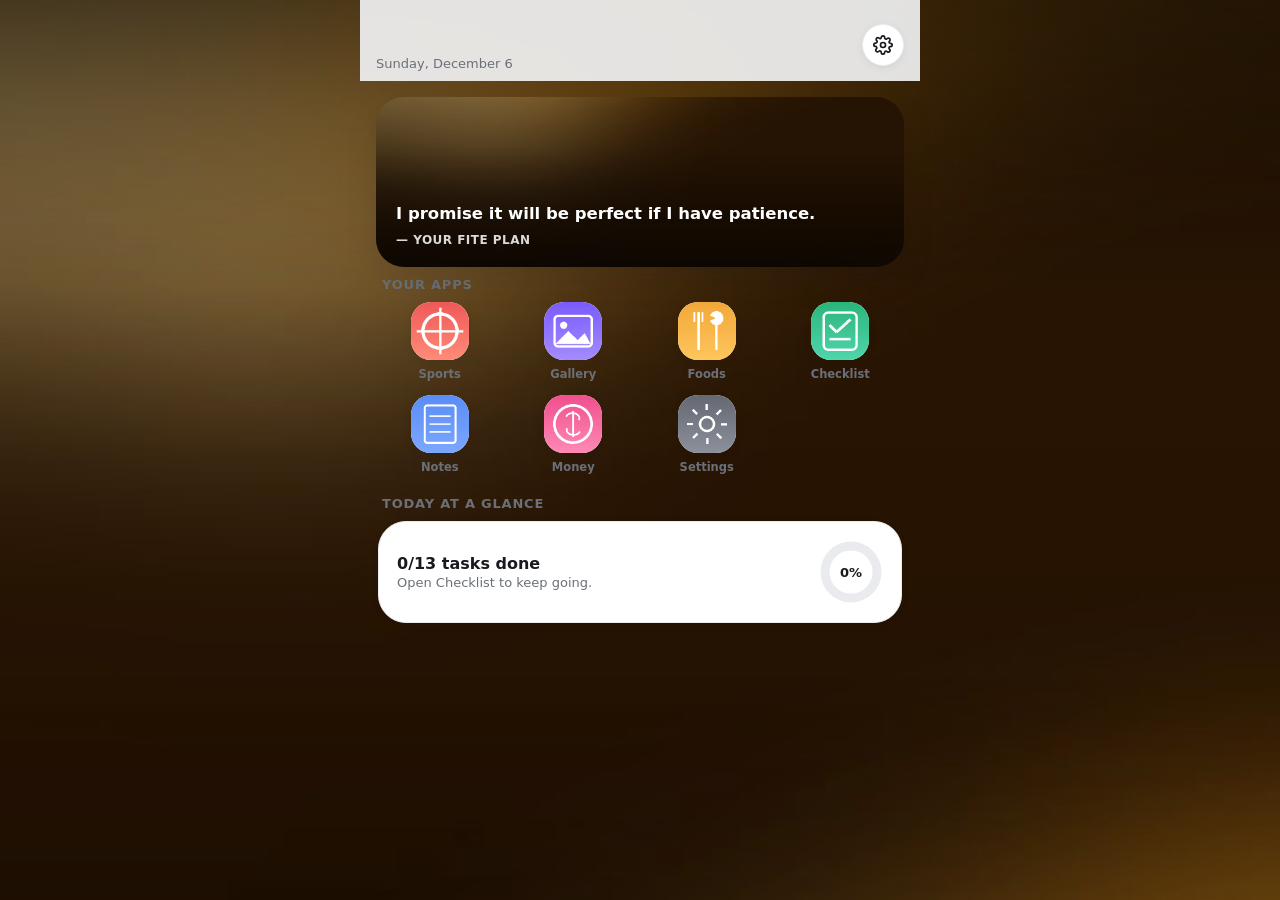
==== index.html @ e6d43bc3 "Update index.html" ====
<!DOCTYPE html>
<html lang="en">
<head>
<meta charset="UTF-8">
<meta name="viewport" content="width=device-width, initial-scale=1, viewport-fit=cover">
<title>FITE — Home</title>
<meta name="theme-color" content="#1463F3">
<link rel="manifest" href="manifest.json">
<link rel="icon" href="assets/icons/icon-192.png">
<link rel="apple-touch-icon" href="assets/icons/icon-192.png">
<link rel="stylesheet" href="css/themes.css">
<link rel="stylesheet" href="css/shared.css">
<link rel="stylesheet" href="css/index.css">
</head>
<body>

  <!-- Splash: shown only on the very first ever app load (see js/index.js) -->
  <div id="splash" class="hidden">
    <img class="splash-logo" src="assets/icons/icon-512.png" alt="FITE logo">
    <div id="splashTitle">FITE</div>
    <div id="splashTag">Stand taller. Move stronger.</div>
  </div>

  <div id="homeBg" class="home-bg"></div>

  <button class="quick-lock-btn hidden" id="quickLockBtn" aria-label="Lock app"></button>

  <div class="topbar" >
    <div class="topbar-title">
      &nbsp;&nbsp;&nbsp;&nbsp;&nbsp;&nbsp;&nbsp;&nbsp;
      <br/>
      <br/>
      <div class="sub" id="dateLabel">Today</div>
      <!--<h1>Hey</h1>-->
    </div>
    <div class="topbar-actions">
      <a class="icon-btn" href="settings.html" id="settingsLink" aria-label="Settings"></a>
    </div>
  </div>

  <div class="container">

    <!-- Daily motivation card (one per day, refreshed once online) -->
    <div class="daily-card-wrap">
      <div class="daily-card shimmer" id="dailyCard">
        <div class="dc-quote" id="dcQuote"></div>
        <div class="dc-author" id="dcAuthor"></div>
      </div>
    </div>

    <div class="home-panel" style="background-color : transparent;">
      <div class="section-title" style="margin-top:0;">Your apps</div>
      <div class="app-grid" id="appGrid"></div>

      <div class="section-title">Today at a glance</div>
      <div class="card row-between" id="glanceCard">
        <div>
          <div class="card-title" id="glanceTitle">Loading…</div>
          <div class="card-sub" id="glanceSub"></div>
        </div>
        <div class="ring-wrap" style="width:64px;height:64px;">
          <svg width="64" height="64" viewBox="0 0 64 64">
            <circle class="ring-bg" cx="32" cy="32" r="26"></circle>
            <circle class="ring-fg" id="glanceRing" cx="32" cy="32" r="26" stroke-dasharray="163" stroke-dashoffset="163"></circle>
          </svg>
          <div class="ring-label" id="glancePct" style="font-size:13px;">0%</div>
        </div>
      </div>
    </div>

  </div>

  <div class="bottom-nav hidden" id="bottomNav"></div>

  <!-- Icon upload sheet -->
  <div class="overlay" id="iconSheet">
    <div class="sheet">
      <div class="sheet-handle"></div>
      <div class="sheet-title" id="iconSheetTitle">Change icon</div>
      <input type="file" id="iconFileInput" accept="image/*" class="hidden">
      <button class="btn btn-block" id="iconUploadBtn">Upload custom icon</button>
      <button class="btn btn-secondary btn-block mt12" id="iconResetBtn">Reset to default</button>
      <button class="btn btn-ghost btn-block mt12" id="iconCancelBtn">Cancel</button>
    </div>
  </div>

<script src="js/db.js"></script>
<script src="js/app-shared.js"></script>
<script src="js/plan-data.js"></script>
<script src="js/index.js"></script>
</body>
</html>
---- css/themes.css ----
/* ==========================================================================
   FITE — Theme definitions
   12 predefined themes (light/dark accent pairs), Samsung One UI inspired.
   Applied via [data-theme] attribute on <html>.
   ========================================================================== */

:root{
  /* Fallback (oneui-blue) */
  --bg:#F2F3F5;
  --bg-elevated:#FFFFFF;
  --surface:#FFFFFF;
  --surface-alt:#F7F8FA;
  --text:#191A1F;
  --text-soft:#6B7078;
  --text-faint:#9AA0A8;
  --accent:#1463F3;
  --accent-2:#5B8DF6;
  --accent-soft:#E7EEFF;
  --border:#EAEBEF;
  --danger:#F0473E;
  --success:#2CB67D;
  --warning:#F2A93B;
  --shadow: 0 2px 10px rgba(20,20,30,0.06), 0 1px 2px rgba(20,20,30,0.04);
  --shadow-lg: 0 12px 32px rgba(20,20,30,0.12);
  --radius-sm:14px;
  --radius-md:20px;
  --radius-lg:28px;
  --radius-pill:999px;
  --scheme: light;
}

[data-theme="oneui-blue"]{ --accent:#1463F3; --accent-2:#5B8DF6; --accent-soft:#E7EEFF; }

[data-theme="oneui-blue-dark"]{
  --bg:#0E0F13; --bg-elevated:#17181D; --surface:#17181D; --surface-alt:#1F2026;
  --text:#F2F3F5; --text-soft:#A8ADB6; --text-faint:#6B7078;
  --accent:#4C87FF; --accent-2:#7CA6FF; --accent-soft:#1B2A4A;
  --border:#2A2C33; --scheme: dark;
  --shadow: 0 2px 10px rgba(0,0,0,0.35); --shadow-lg: 0 16px 40px rgba(0,0,0,0.5);
}

[data-theme="mint"]{ --accent:#12B886; --accent-2:#4FD6AC; --accent-soft:#E1F8F0; }
[data-theme="mint-dark"]{
  --bg:#0B1412; --bg-elevated:#131F1B; --surface:#131F1B; --surface-alt:#182722;
  --text:#EFFDF7; --text-soft:#9FC9BB; --text-faint:#5F8477;
  --accent:#26D6A0; --accent-2:#6BE8C2; --accent-soft:#123329;
  --border:#1E332C; --scheme: dark;
}

[data-theme="coral"]{ --accent:#FF5D5D; --accent-2:#FF8B7A; --accent-soft:#FFE7E3; }
[data-theme="coral-dark"]{
  --bg:#160D0D; --bg-elevated:#201313; --surface:#201313; --surface-alt:#2A1717;
  --text:#FFF1EE; --text-soft:#D9A8A0; --text-faint:#8A5F58;
  --accent:#FF6B5C; --accent-2:#FF9587; --accent-soft:#3A1A17;
  --border:#331A18; --scheme: dark;
}

[data-theme="violet"]{ --accent:#7C5CFC; --accent-2:#A48CFF; --accent-soft:#ECE6FF; }
[data-theme="violet-dark"]{
  --bg:#100E1A; --bg-elevated:#191526; --surface:#191526; --surface-alt:#211B33;
  --text:#F2EEFF; --text-soft:#B3A8D9; --text-faint:#6E6389;
  --accent:#9D82FF; --accent-2:#BBA6FF; --accent-soft:#251C42;
  --border:#241E38; --scheme: dark;
}

[data-theme="sunshine"]{ --accent:#F5A623; --accent-2:#FFC65C; --accent-soft:#FFF3DC; }
[data-theme="sunshine-dark"]{
  --bg:#14100A; --bg-elevated:#1E1811; --surface:#1E1811; --surface-alt:#271F16;
  --text:#FFF7E9; --text-soft:#D9C29E; --text-faint:#8A7659;
  --accent:#FFB84D; --accent-2:#FFD08A; --accent-soft:#332510;
  --border:#2C2317; --scheme: dark;
}

[data-theme="rose"]{ --accent:#F0508E; --accent-2:#FF8AB6; --accent-soft:#FFE6F0; }
[data-theme="rose-dark"]{
  --bg:#160B10; --bg-elevated:#201319; --surface:#201319; --surface-alt:#2A1621;
  --text:#FFEDF5; --text-soft:#D9A3BF; --text-faint:#8A5B74;
  --accent:#FF6BA5; --accent-2:#FF9AC4; --accent-soft:#3A1626;
  --border:#331723; --scheme: dark;
}

[data-theme="slate"]{
  --bg:#0C0D10; --bg-elevated:#16171B; --surface:#16171B; --surface-alt:#1E1F24;
  --text:#EDEEF0; --text-soft:#9CA0A8; --text-faint:#5C606A;
  --accent:#7FA8FF; --accent-2:#A6C2FF; --accent-soft:#1C2740;
  --border:#25262C; --scheme: dark;
}

[data-theme="graphite-light"]{
  --bg:#EDEDEF; --bg-elevated:#FFFFFF; --surface:#FFFFFF; --surface-alt:#F5F5F7;
  --text:#1B1C1F; --text-soft:#68696E; --text-faint:#9C9DA1;
  --accent:#3A3D46; --accent-2:#6A6D77; --accent-soft:#E4E4E7;
  --border:#E3E3E6; --scheme: light;
}

/* Fonts */
[data-font="rounded"]{ --font-main: ui-rounded, "SF Pro Rounded", "Segoe UI", system-ui, sans-serif; }
[data-font="modern"]{ --font-main: -apple-system, "Segoe UI", Roboto, system-ui, sans-serif; }
[data-font="classic"]{ --font-main: Georgia, "Times New Roman", serif; }
[data-font="mono"]{ --font-main: "SFMono-Regular", Consolas, "Liberation Mono", Menlo, monospace; }
[data-font="friendly"]{ --font-main: "Trebuchet MS", "Comic Sans MS", sans-serif; }
[data-font="elegant"]{ --font-main: "Palatino Linotype", Palatino, "Book Antiqua", serif; }
---- css/shared.css ----
/* ==========================================================================
   FITE — Shared base styles (One UI inspired)
   ========================================================================== */

*,*::before,*::after{ box-sizing:border-box; }
html,body{ height:100%; }
body{
  margin:0;
  font-family: var(--font-main, -apple-system, "Segoe UI", Roboto, sans-serif);
  background:var(--bg);
  color:var(--text);
  -webkit-font-smoothing:antialiased;
  transition:background .25s ease, color .25s ease;
  padding-bottom: 24px;
}
body.has-nav{ padding-bottom: 92px; }
img{ max-width:100%; display:block; }
button{ font-family:inherit; }
a{ color:inherit; text-decoration:none; }
::selection{ background:var(--accent-soft); color:var(--accent); }

h1,h2,h3,h4{ margin:0 0 4px; letter-spacing:-0.01em; }
p{ margin:0; }

.container{ max-width:560px; margin:0 auto; padding:16px 16px 8px; }

/* ---------- Top bar ---------- */
.topbar{
  position:sticky; top:0; z-index:20;
  display:flex; align-items:center; justify-content:space-between;
  padding:18px 16px 10px;
  max-width:560px; margin:0 auto;
}
.topbar::before{
  content:''; position:absolute; inset:0; z-index:-1;
  background:var(--bg);
  opacity:var(--topbar-opacity, 0);
  backdrop-filter:blur(var(--topbar-blur, 0px));
  -webkit-backdrop-filter:blur(var(--topbar-blur, 0px));
}
.topbar h1{ font-size:22px; font-weight:800; }
.topbar .sub{ font-size:13px; color:var(--text-soft); font-weight:500; }
body.hide-topbar-title .topbar-title{ visibility:hidden; }
.icon-btn{
  width:42px; height:42px; border-radius:50%;
  display:flex; align-items:center; justify-content:center;
  background:var(--surface); border:1px solid var(--border);
  box-shadow:var(--shadow); cursor:pointer; color:var(--icon-color, var(--text));
  transition:transform .15s ease, background .15s ease;
}
.icon-btn:active{ transform:scale(0.92); }
.icon-btn svg{ width:20px; height:20px; }
.topbar-actions{ display:flex; gap:8px; }

/* ---------- Cards ---------- */
.card{
  background:var(--surface);
  border-radius:var(--radius-lg);
  padding:18px;
  box-shadow:var(--shadow);
  border:1px solid var(--border);
  margin-bottom:14px;
}
.card-flat{
  background:var(--surface-alt);
  border-radius:var(--radius-md);
  padding:14px 16px;
  border:1px solid var(--border);
}
.card-title{ font-size:16px; font-weight:800; margin-bottom:2px; }
.card-sub{ font-size:13px; color:var(--text-soft); }

.section-title{
  font-size:13px; font-weight:800; text-transform:uppercase; letter-spacing:.06em;
  color:var(--text-soft); margin:22px 4px 10px;
}

/* ---------- Buttons ---------- */
.btn{
  display:inline-flex; align-items:center; justify-content:center; gap:8px;
  border:none; border-radius:var(--radius-pill);
  padding:13px 22px; font-weight:700; font-size:15px;
  cursor:pointer; transition:transform .15s ease, opacity .15s ease;
  background:var(--accent); color:#fff;
}
.btn:active{ transform:scale(0.96); }
.btn-secondary{ background:var(--accent-soft); color:var(--accent); }
.btn-ghost{ background:transparent; color:var(--text-soft); border:1px solid var(--border); }
.btn-danger{ background:var(--danger); color:#fff; }
.btn-block{ width:100%; }
.btn-sm{ padding:8px 16px; font-size:13px; }
.btn:disabled{ opacity:.45; cursor:not-allowed; }

.fab{
  position:fixed; right:18px; bottom:24px; z-index:30;
  width:58px; height:58px; border-radius:50%;
  background:var(--accent); color:#fff; border:none;
  box-shadow:var(--shadow-lg); display:flex; align-items:center; justify-content:center;
  cursor:pointer; transition:transform .15s ease;
}
.fab:active{ transform:scale(0.9); }
body.has-nav .fab{ bottom:104px; }

/* ---------- Form elements ---------- */
input[type="text"], input[type="number"], input[type="password"],
input[type="date"], input[type="time"], textarea, select{
  width:100%; padding:12px 14px; border-radius:var(--radius-sm);
  border:1px solid var(--border); background:var(--surface-alt); color:var(--text);
  font-size:15px; font-family:inherit; outline:none;
}
input:focus, textarea:focus, select:focus{ border-color:var(--accent); }
label{ font-size:13px; font-weight:700; color:var(--text-soft); display:block; margin:12px 0 6px; }
.field{ margin-bottom:4px; }

.checkbox-row{
  display:flex; align-items:center; gap:12px; padding:12px 4px;
  border-bottom:1px solid var(--border);
}
.checkbox-row:last-child{ border-bottom:none; }
.checkbox-row .label{ flex:1; font-size:15px; font-weight:600; }
.checkbox-row .time{ font-size:12px; color:var(--text-faint); font-weight:600; }
.checkbox-row.done .label{ text-decoration:line-through; color:var(--text-faint); }

.chk{
  width:26px; height:26px; border-radius:9px; border:2px solid var(--border);
  display:flex; align-items:center; justify-content:center; flex-shrink:0;
  cursor:pointer; transition:all .15s ease; background:var(--surface);
}
.chk.checked{ background:var(--accent); border-color:var(--accent); }
.chk svg{ width:15px; height:15px; stroke:#fff; opacity:0; transform:scale(.5); transition:all .15s ease; }
.chk.checked svg{ opacity:1; transform:scale(1); }

/* ---------- Tabs ---------- */
.tabs{ display:flex; gap:6px; background:var(--surface-alt); padding:5px; border-radius:var(--radius-pill); margin-bottom:16px; border:1px solid var(--border); }
.tab{ flex:1; text-align:center; padding:10px 8px; border-radius:var(--radius-pill); font-weight:700; font-size:13.5px; color:var(--text-soft); cursor:pointer; transition:all .18s ease; }
.tab.active{ background:var(--accent); color:#fff; box-shadow:var(--shadow); }

/* ---------- Bottom nav (editable dock) ---------- */
.bottom-nav{
  position:fixed; left:0; right:0; bottom:0; z-index:40;
  display:flex; justify-content:space-around; align-items:center;
  padding:10px 8px calc(10px + env(safe-area-inset-bottom));
  gap:2px; overflow-x:auto;
}
.bottom-nav::before{
  content:''; position:absolute; inset:0; z-index:-1;
  background:var(--bg-elevated);
  opacity:var(--nav-opacity, 0.92);
  backdrop-filter:blur(var(--nav-blur, 18px));
  -webkit-backdrop-filter:blur(var(--nav-blur, 18px));
  border-top:1px solid var(--border);
}
.nav-item{
  position:relative;
  display:flex; flex-direction:column; align-items:center; gap:3px;
  color:var(--text-faint); font-size:10.5px; font-weight:700; flex:0 0 auto; min-width:56px;
  padding:6px 4px; cursor:pointer; transition:color .15s ease, transform .12s ease;
  border-radius:14px; touch-action:none;
}
.nav-icon{ width:22px; height:22px; display:flex; align-items:center; justify-content:center; }
.nav-icon img{ width:22px; height:22px; border-radius:6px; object-fit:cover; }
.nav-item.active{ color:var(--accent); }
.nav-item.nav-add{ color:var(--text-faint); }
.bottom-nav.reorder-mode .nav-item:not(.nav-add){ animation:navWiggle .25s ease-in-out infinite alternate; background:var(--surface-alt); }
.nav-item.dragging{ animation:none !important; z-index:50; background:var(--accent-soft) !important; color:var(--accent); transform:scale(1.08); }
.nav-remove{
  position:absolute; top:-2px; right:2px; width:16px; height:16px; border-radius:50%;
  background:var(--danger); color:#fff; display:flex; align-items:center; justify-content:center;
}
@keyframes navWiggle{ from{ transform:rotate(-1.5deg);} to{ transform:rotate(1.5deg);} }

/* ---------- Progress ring ---------- */
.ring-wrap{ position:relative; width:96px; height:96px; }
.ring-wrap svg{ transform:rotate(-90deg); }
.ring-bg{ fill:none; stroke:var(--border); stroke-width:9; }
.ring-fg{ fill:none; stroke:var(--accent); stroke-width:9; stroke-linecap:round; transition:stroke-dashoffset .4s ease; }
.ring-label{ position:absolute; inset:0; display:flex; align-items:center; justify-content:center; font-weight:800; font-size:19px; }

/* ---------- Badges / pills ---------- */
.pill{ display:inline-flex; align-items:center; padding:4px 11px; border-radius:var(--radius-pill); background:var(--accent-soft); color:var(--accent); font-size:11.5px; font-weight:800; }
.pill-muted{ background:var(--surface-alt); color:var(--text-soft); border:1px solid var(--border); }

/* ---------- Modal / bottom sheet ---------- */
.overlay{
  position:fixed; inset:0; background:rgba(0,0,0,.45); z-index:100;
  display:flex; align-items:flex-end; justify-content:center;
  opacity:0; pointer-events:none; transition:opacity .2s ease;
}
.overlay.open{ opacity:1; pointer-events:auto; }
.sheet{
  background:var(--bg-elevated); width:100%; max-width:560px;
  border-radius:26px 26px 0 0; padding:20px 18px calc(22px + env(safe-area-inset-bottom));
  transform:translateY(100%); transition:transform .28s cubic-bezier(.2,.8,.2,1);
  max-height:85vh; overflow-y:auto;
}
.overlay.open .sheet{ transform:translateY(0); }
.sheet-handle{ width:38px; height:5px; border-radius:3px; background:var(--border); margin:0 auto 14px; }
.sheet-title{ font-size:18px; font-weight:800; margin-bottom:14px; }

/* Centered modal variant */
.overlay.center{ align-items:center; }
.overlay.center .sheet{ border-radius:24px; max-width:380px; transform:translateY(12px) scale(.96); }
.overlay.center.open .sheet{ transform:translateY(0) scale(1); }

/* ---------- Toast ---------- */
.toast{
  position:fixed; left:50%; bottom:110px; transform:translate(-50%, 20px);
  background:var(--text); color:var(--bg); padding:12px 20px; border-radius:var(--radius-pill);
  font-size:13.5px; font-weight:700; z-index:200; opacity:0; transition:all .25s ease;
  pointer-events:none; box-shadow:var(--shadow-lg);
}
.toast.show{ opacity:1; transform:translate(-50%, 0); }

/* ---------- Empty state ---------- */
.empty{ text-align:center; padding:40px 20px; color:var(--text-faint); }
.empty svg{ width:52px; height:52px; margin-bottom:10px; opacity:.5; }
.empty .t{ font-weight:700; color:var(--text-soft); margin-bottom:4px; }
.empty .s{ font-size:13px; }

/* ---------- Scrollbar ---------- */
::-webkit-scrollbar{ width:0; height:0; }

/* ---------- Utility ---------- */
.row{ display:flex; align-items:center; gap:10px; }
.row-between{ display:flex; align-items:center; justify-content:space-between; }
.grid-2{ display:grid; grid-template-columns:1fr 1fr; gap:10px; }
.mt8{ margin-top:8px; } .mt12{ margin-top:12px; } .mt16{ margin-top:16px; } .mt20{ margin-top:20px; }
.muted{ color:var(--text-soft); }
.faint{ color:var(--text-faint); }
.center-txt{ text-align:center; }
.stretch{ flex:1; }
.hidden{ display:none !important; }

/* ---------- Lock screen ---------- */
#lockScreen{
  position:fixed; inset:0; z-index:1000; background:var(--bg);
  display:flex; flex-direction:column; align-items:center; justify-content:center;
  gap:22px; padding:24px;
}
.lock-logo{ width:64px; height:64px; }
.lock-dots{ display:flex; gap:14px; }
.lock-dot{ width:14px; height:14px; border-radius:50%; border:2px solid var(--border); transition:all .15s ease; }
.lock-dot.filled{ background:var(--accent); border-color:var(--accent); }
.lock-keypad{ display:grid; grid-template-columns:repeat(3,64px); gap:14px; }
.lock-key{
  width:64px; height:64px; border-radius:50%; background:var(--surface); border:1px solid var(--border);
  font-size:22px; font-weight:700; color:var(--text); display:flex; align-items:center; justify-content:center;
  cursor:pointer; box-shadow:var(--shadow);
}
.lock-key:active{ transform:scale(.92); background:var(--accent-soft); }
.lock-error{ color:var(--danger); font-size:13px; font-weight:700; height:16px; }

@media (max-width:380px){
  .lock-keypad{ grid-template-columns:repeat(3,58px); }
  .lock-key{ width:58px; height:58px; }
}

/* ---------- Range sliders (settings) ---------- */
.slider-row{ margin:14px 0; }
.slider-row .row-between{ margin-bottom:6px; }
input[type="range"]{
  width:100%; appearance:none; -webkit-appearance:none; height:6px; border-radius:3px;
  background:var(--border); outline:none;
}
input[type="range"]::-webkit-slider-thumb{
  appearance:none; -webkit-appearance:none; width:20px; height:20px; border-radius:50%;
  background:var(--accent); cursor:pointer; box-shadow:var(--shadow);
}
input[type="range"]::-moz-range-thumb{
  width:20px; height:20px; border-radius:50%; background:var(--accent); border:none; cursor:pointer;
}

/* ---------- Reorderable settings list (drag handle) ---------- */
.drag-row{ display:flex; align-items:center; gap:10px; padding:11px 4px; border-bottom:1px solid var(--border); background:var(--surface); touch-action:none; }
.drag-row:last-child{ border-bottom:none; }
.drag-row.dragging{ background:var(--accent-soft); border-radius:12px; }
.drag-handle{ color:var(--text-faint); cursor:grab; flex-shrink:0; }
.drag-row .dr-label{ flex:1; font-weight:700; font-size:14px; }

/* ---------- Quick lock button (Home screen, top-left) ---------- */
.quick-lock-btn{
  position:fixed; top:calc(16px + env(safe-area-inset-top)); left:16px; z-index:30;
  width:40px; height:40px; border-radius:50%;
  background:rgba(0,0,0,.38); backdrop-filter:blur(10px); -webkit-backdrop-filter:blur(10px);
  border:1px solid rgba(255,255,255,.25); color:#fff;
  display:flex; align-items:center; justify-content:center; cursor:pointer;
}
.quick-lock-btn:active{ transform:scale(0.9); }

/* ---------- Loading shimmer ---------- */
.shimmer{ position:relative; overflow:hidden; background:var(--surface-alt); }
.shimmer::after{
  content:''; position:absolute; inset:0;
  background:linear-gradient(90deg, transparent, rgba(255,255,255,.18), transparent);
  animation:shimmerMove 1.3s linear infinite;
}
@keyframes shimmerMove{ from{ transform:translateX(-100%); } to{ transform:translateX(100%); } }
---- css/index.css ----
/* ===================== Splash (first-ever load only) ===================== */
#splash{
  position:fixed; inset:0; z-index:500;
  background:linear-gradient(160deg, var(--accent), var(--accent-2));
  display:flex; flex-direction:column; align-items:center; justify-content:center; gap:10px;
}
#splash.show{ animation: splashOut .6s ease 1.4s forwards; }
#splash .splash-logo{
  width:96px; height:96px; border-radius:26px; box-shadow:0 12px 32px rgba(0,0,0,.25);
  animation: splashPop .7s cubic-bezier(.2,.9,.3,1.2);
}
#splashTitle{ color:#fff; font-size:34px; font-weight:900; letter-spacing:.02em; opacity:0; animation: fadeUp .6s ease .2s forwards; }
#splashTag{ color:rgba(255,255,255,.85); font-size:14px; font-weight:600; opacity:0; animation: fadeUp .6s ease .4s forwards; }

@keyframes splashPop{ from{ transform:scale(.6); opacity:0; } to{ transform:scale(1); opacity:1; } }
@keyframes fadeUp{ from{ transform:translateY(10px); opacity:0; } to{ transform:translateY(0); opacity:1; } }
@keyframes splashOut{ to{ opacity:0; visibility:hidden; pointer-events:none; } }

/* ===================== Static home wallpaper (no motion/particles) ===================== */
.home-bg{
  position:fixed; inset:0; z-index:-2;
  background-color: var(--bg);
  background-size:cover; background-position:center;
}
.home-bg::after{
  /* Fixed (non-animated) legibility gradient — not a moving/particle effect */
  content:''; position:absolute; inset:0;
  background:
    linear-gradient(180deg, rgba(0,0,0,.5) 0%, rgba(0,0,0,0) 32%, rgba(0,0,0,0) 60%, rgba(0,0,0,.15) 100%);
}

.topbar h1{ margin:0; }

/* ===================== Daily motivation card ===================== */
.daily-card-wrap{ margin-bottom:6px; }
.daily-card{
  min-height:170px; border-radius:var(--radius-lg); position:relative; overflow:hidden;
  display:flex; flex-direction:column; justify-content:flex-end; padding:20px; color:#fff;
  box-shadow:var(--shadow-lg); background-size:cover; background-position:center;
  background-color:var(--accent);
}
.daily-card::before{
  content:''; position:absolute; inset:0;
  background:linear-gradient(180deg, rgba(0,0,0,.05) 30%, rgba(0,0,0,.65) 100%);
}
.dc-quote{ position:relative; font-size:16.5px; font-weight:800; line-height:1.4; }
.dc-author{ position:relative; margin-top:8px; font-size:12px; font-weight:700; opacity:.85; text-transform:uppercase; letter-spacing:.04em; }

/* ===================== Content panel (sits above the wallpaper) ===================== */
.home-panel{
  background:var(--bg); border-radius:26px 26px 0 0;
  padding:4px 2px 20px;
  margin-top:4px;
}

/* ===================== App grid ===================== */
.app-grid{ display:grid; grid-template-columns:repeat(4, 1fr); gap:14px 10px; }
.app-tile{ display:flex; flex-direction:column; align-items:center; gap:7px; cursor:pointer; user-select:none; }
.app-tile .tile-icon{
  width:58px; height:58px; border-radius:20px; overflow:hidden;
  box-shadow:var(--shadow); display:flex; align-items:center; justify-content:center;
  background:var(--surface); transition:transform .12s ease;
}
.app-tile:active .tile-icon{ transform:scale(.9); }
.app-tile .tile-icon img{ width:100%; height:100%; object-fit:cover; }
.app-tile .tile-label{ font-size:11.5px; font-weight:700; color:var(--text-soft); text-align:center; }

@media (max-width:360px){
  .app-grid{ grid-template-columns:repeat(4,1fr); gap:10px 6px; }
  .app-tile .tile-icon{ width:52px; height:52px; }
}
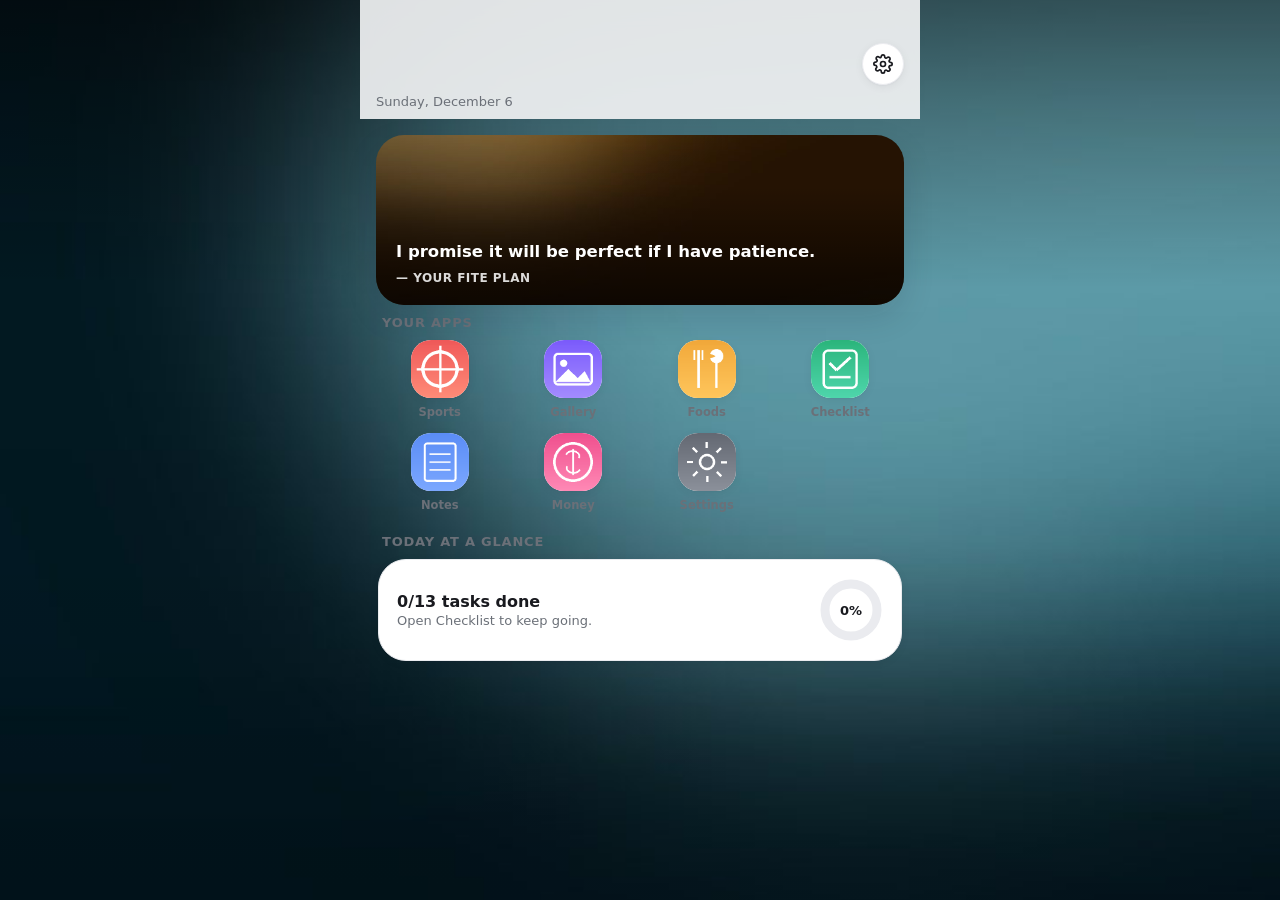
==== commit 08e3b429: "Update index.html" ====
--- a/index.html
+++ b/index.html
@@ -27,7 +27,8 @@
 
   <div class="topbar" >
     <div class="topbar-title">
-      &nbsp;&nbsp;&nbsp;&nbsp;&nbsp;&nbsp;&nbsp;&nbsp;
+      <br/>
+      <br/>
       <br/>
       <br/>
       <div class="sub" id="dateLabel">Today</div>
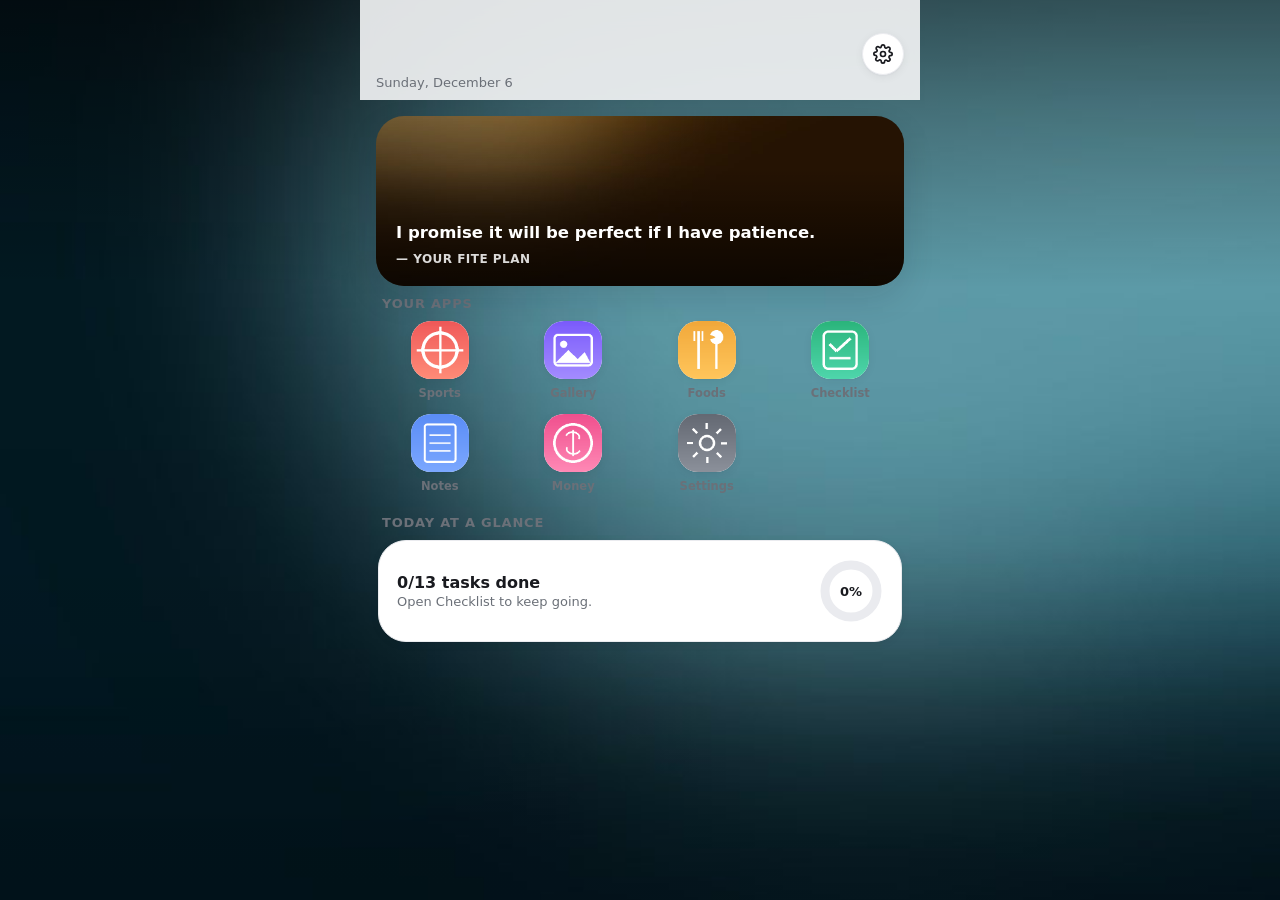
==== commit 1013f35e: "Update index.html" ====
--- a/index.html
+++ b/index.html
@@ -27,7 +27,6 @@
 
   <div class="topbar" >
     <div class="topbar-title">
-      <br/>
       <br/>
       <br/>
       <br/>
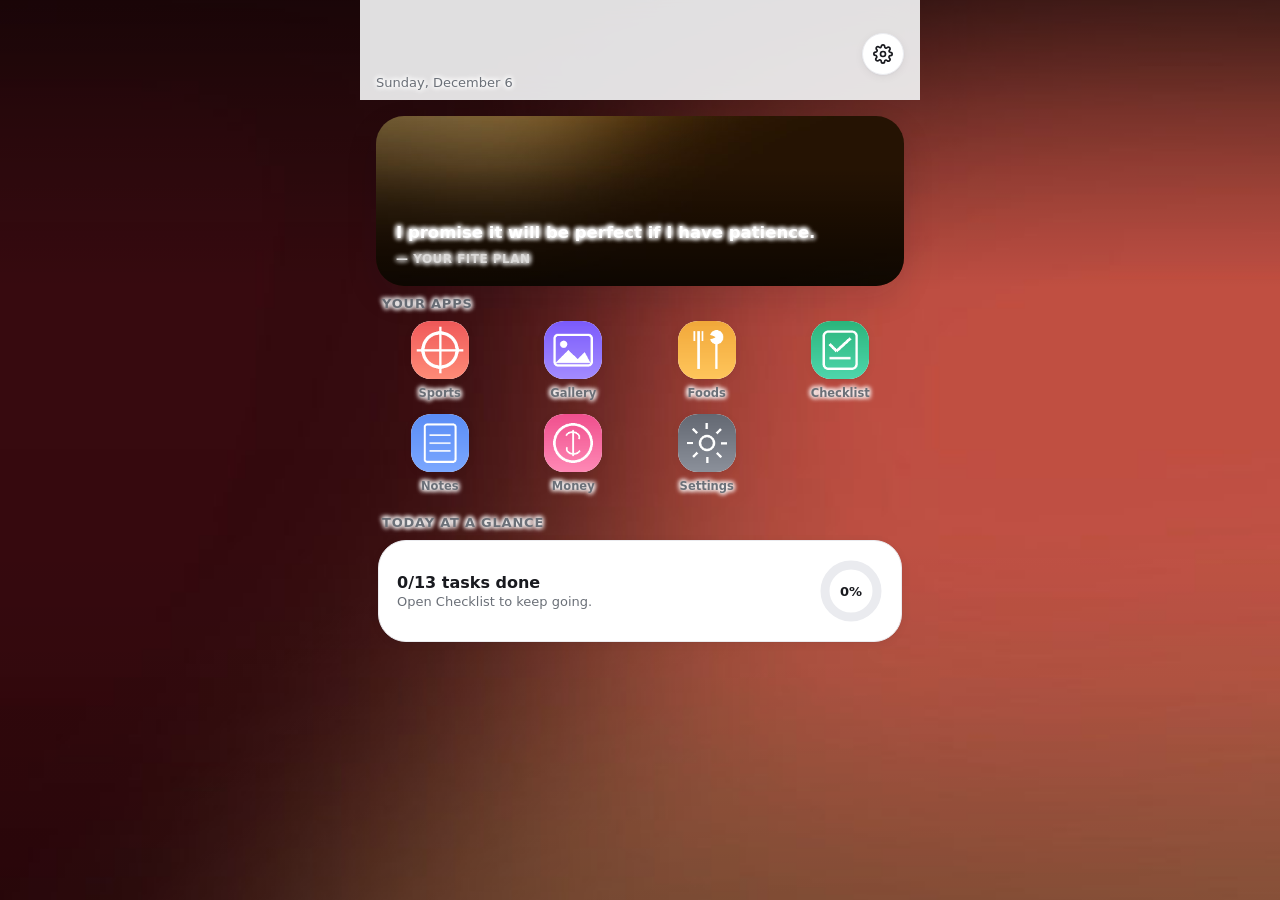
==== commit 5fbbe2e6: "Update index.html" ====
--- a/index.html
+++ b/index.html
@@ -11,6 +11,15 @@
 <link rel="stylesheet" href="css/themes.css">
 <link rel="stylesheet" href="css/shared.css">
 <link rel="stylesheet" href="css/index.css">
+
+<style>
+  * {
+  text-shadow: 1px 1px 5px white,
+    1px -1px 5px white,
+    -1px 1px 5px white,
+    -1px -1px 5px white;
+  }
+</style>
 </head>
 <body>
 
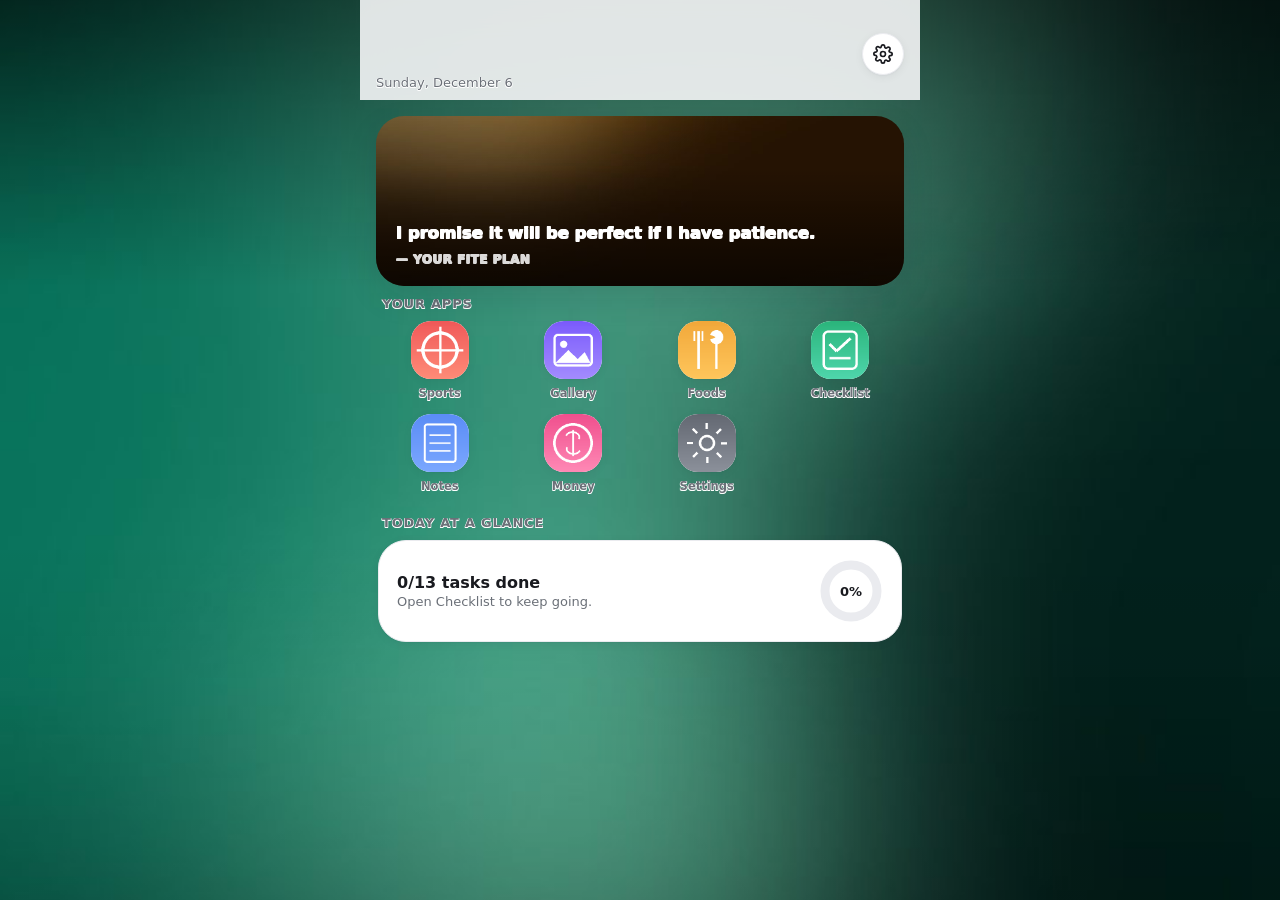
==== commit 36646657: "Update index.html" ====
--- a/index.html
+++ b/index.html
@@ -14,10 +14,10 @@
 
 <style>
   * {
-  text-shadow: 1px 1px 5px white,
-    1px -1px 5px white,
-    -1px 1px 5px white,
-    -1px -1px 5px white;
+  text-shadow: 0.5px 0.5px 0.5px white,
+    0.6px -0.5px 0.5px white,
+    -0.5px 0.5px 0.5px white,
+    -0.5px -0.5px 0.5px white;
   }
 </style>
 </head>
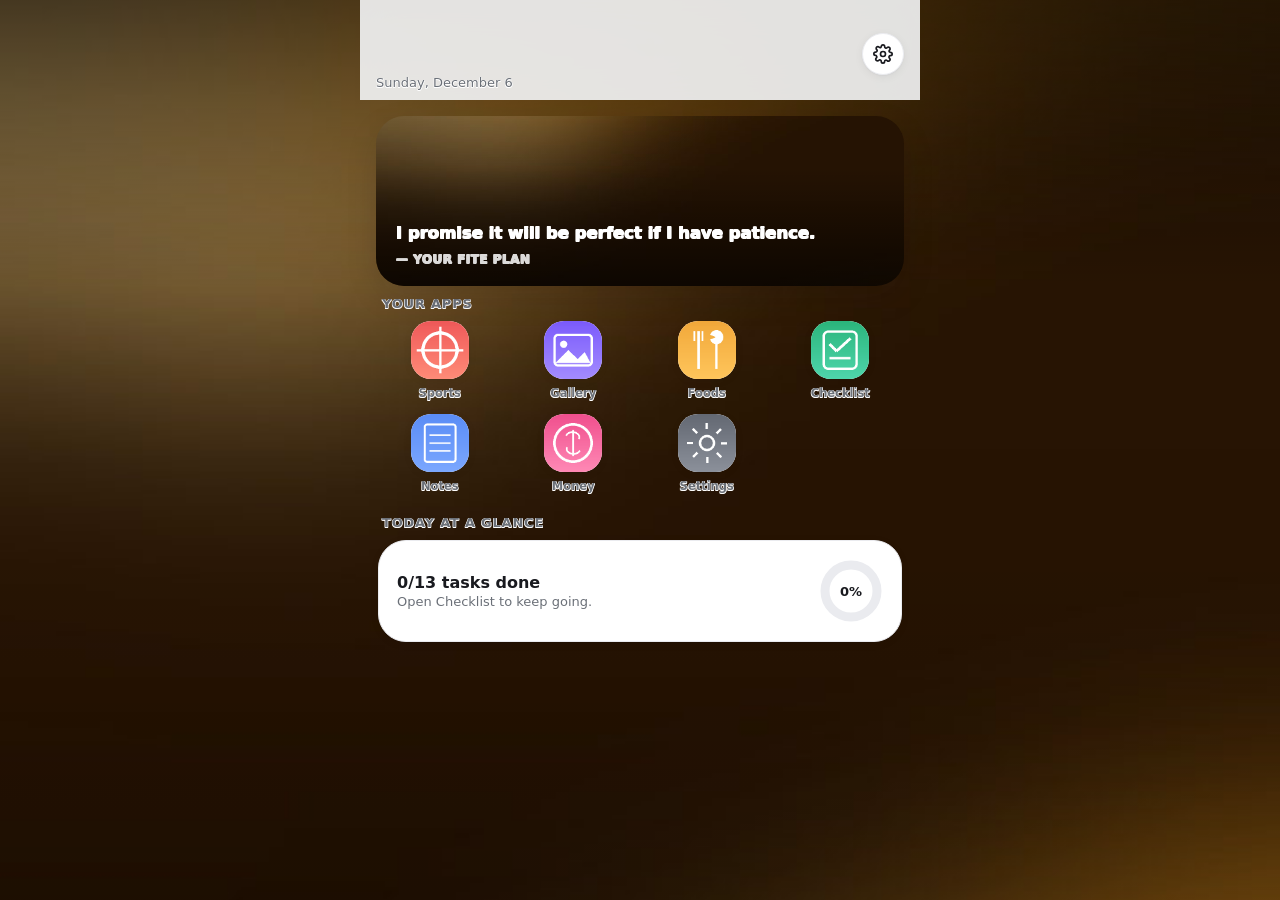
==== commit c74ec979: "Update index.html" ====
--- a/index.html
+++ b/index.html
@@ -14,10 +14,10 @@
 
 <style>
   * {
-  text-shadow: 0.5px 0.5px 0.5px white,
-    0.6px -0.5px 0.5px white,
-    -0.5px 0.5px 0.5px white,
-    -0.5px -0.5px 0.5px white;
+  text-shadow: 0.5px 0.5px 0px white,
+    0.6px -0.5px 0px white,
+    -0.5px 0.5px 0px white,
+    -0.5px -0.5px 0px white;
   }
 </style>
 </head>
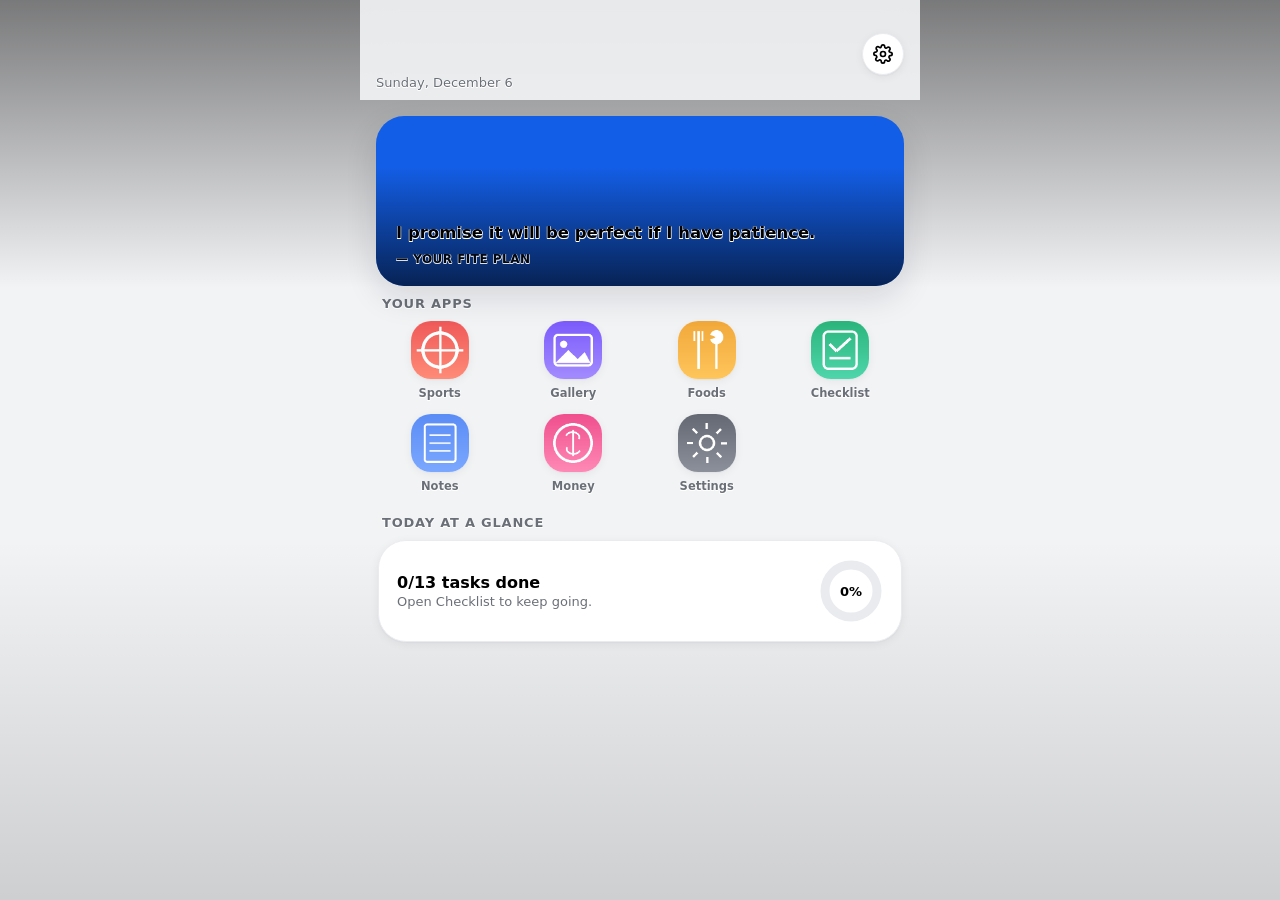
==== commit 10426648: "Update index.html" ====
--- a/index.html
+++ b/index.html
@@ -14,6 +14,7 @@
 
 <style>
   * {
+   color: black;
   text-shadow: 0.5px 0.5px 0px white,
     0.6px -0.5px 0px white,
     -0.5px 0.5px 0px white,
--- a/css/shared.css
+++ b/css/shared.css
@@ -237,7 +237,7 @@
   display:flex; flex-direction:column; align-items:center; justify-content:center;
   gap:22px; padding:24px;
 }
-.lock-logo{ width:64px; height:64px; }
+.lock-logo{ width:64px; height:64px; border-radius:20px; }
 .lock-dots{ display:flex; gap:14px; }
 .lock-dot{ width:14px; height:14px; border-radius:50%; border:2px solid var(--border); transition:all .15s ease; }
 .lock-dot.filled{ background:var(--accent); border-color:var(--accent); }
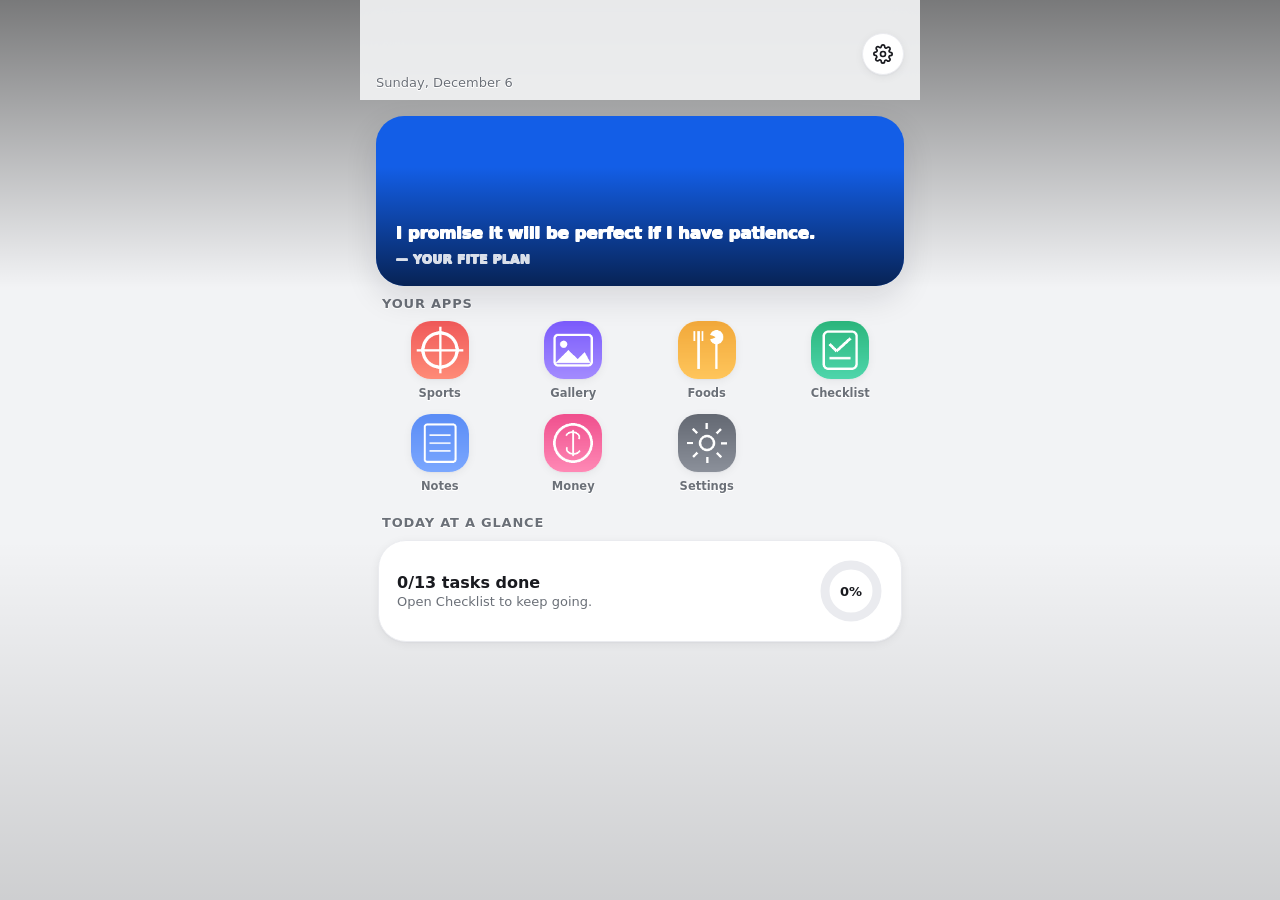
==== commit fa4317b6: "Update index.html" ====
--- a/index.html
+++ b/index.html
@@ -14,7 +14,6 @@
 
 <style>
   * {
-   color: black;
   text-shadow: 0.5px 0.5px 0px white,
     0.6px -0.5px 0px white,
     -0.5px 0.5px 0px white,
